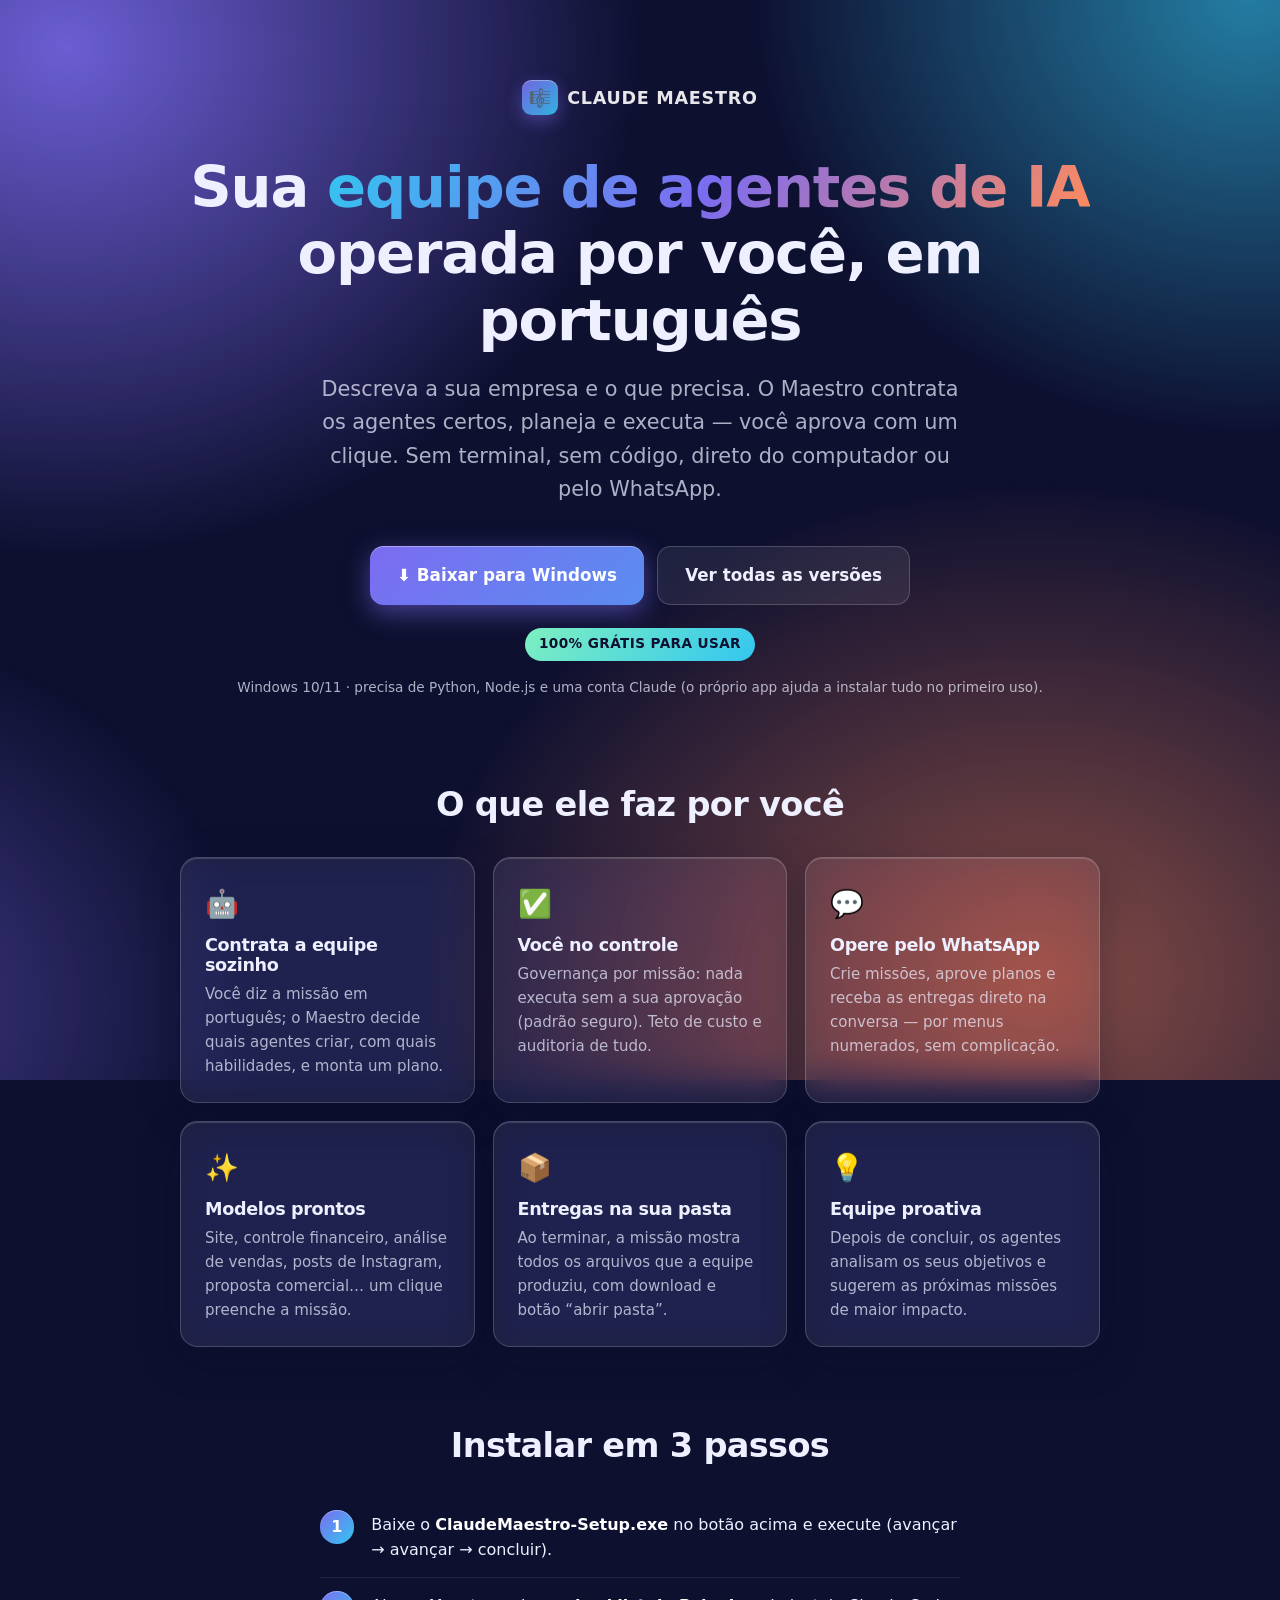
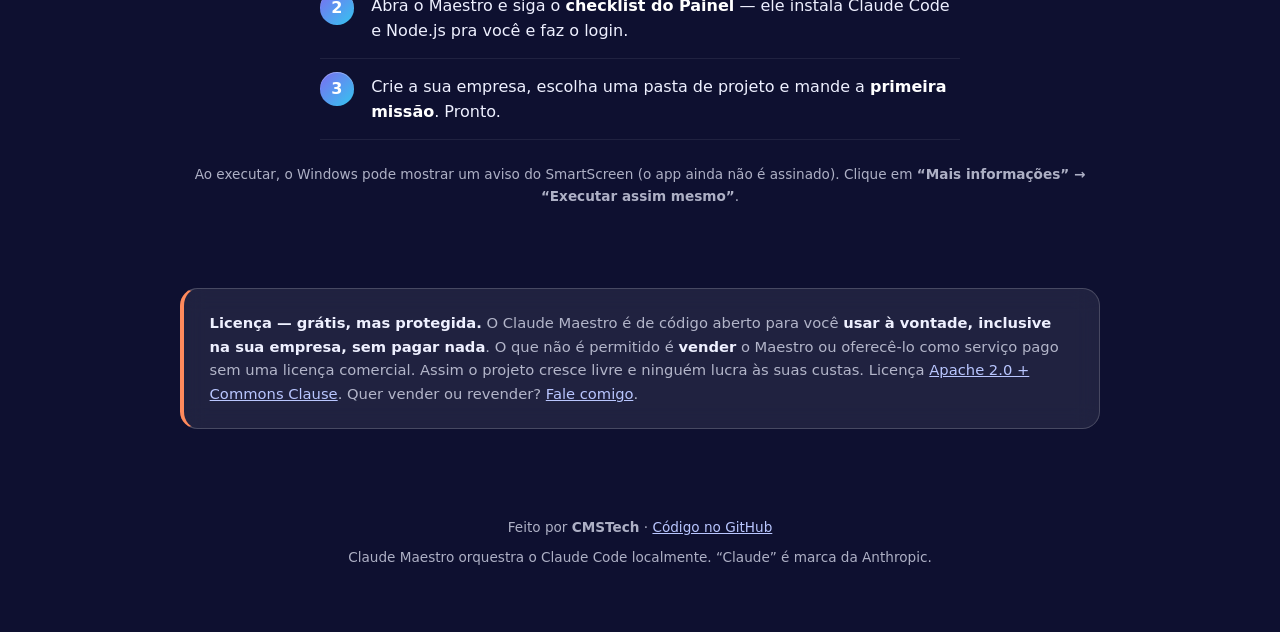
==== docs/index.html @ 04dd8b6d "Claude Maestro v1.5.2 - versao publica (produto)" ====
﻿<!DOCTYPE html>
<html lang="pt-BR">
<head>
<meta charset="utf-8">
<meta name="viewport" content="width=device-width, initial-scale=1">
<title>Claude Maestro — sua equipe de agentes de IA, em português</title>
<meta name="description" content="Transforme o Claude Code numa equipe de agentes operada por um gestor — sem terminal, pelo WhatsApp. Grátis para usar.">
<style>
  :root{
    --palco:#0e1030; --violeta:#7c6cf0; --ciano:#33c6f0; --coral:#ff8a5c;
    --vidro:rgba(255,255,255,.08); --vidro-borda:rgba(255,255,255,.18);
    --tinta:#eef0ff; --tinta-suave:rgba(235,238,255,.72);
  }
  *{box-sizing:border-box;margin:0;padding:0}
  html{scroll-behavior:smooth}
  body{
    font-family:"Segoe UI",system-ui,-apple-system,sans-serif;
    background:var(--palco); color:var(--tinta); line-height:1.6;
    min-height:100vh; overflow-x:hidden;
  }
  body::before{
    content:"";position:fixed;inset:-20%;z-index:-1;pointer-events:none;
    background:
      radial-gradient(46% 58% at 18% 18%,rgba(124,108,240,.85),transparent 70%),
      radial-gradient(40% 50% at 84% 14%,rgba(51,198,240,.6),transparent 70%),
      radial-gradient(48% 55% at 72% 92%,rgba(255,138,92,.5),transparent 72%),
      radial-gradient(32% 42% at 6% 94%,rgba(124,108,240,.45),transparent 70%);
    animation:drift 36s ease-in-out infinite alternate;
  }
  @keyframes drift{from{transform:translate3d(-2%,-1%,0) scale(1)}to{transform:translate3d(2%,3%,0) scale(1.06)}}
  @media (prefers-reduced-motion:reduce){body::before{animation:none}}
  .wrap{max-width:960px;margin:0 auto;padding:0 1.25rem}
  h1,h2,h3{font-weight:800;letter-spacing:-.02em;line-height:1.15}

  /* topo */
  header{text-align:center;padding:5rem 0 3rem}
  .logo{display:inline-flex;align-items:center;gap:.6rem;font-weight:800;font-size:1.1rem;
    letter-spacing:.04em;color:#fff;margin-bottom:2.5rem;opacity:.9}
  .logo .mark{width:2.2rem;height:2.2rem;border-radius:.6rem;
    background:linear-gradient(135deg,var(--violeta),var(--ciano));
    display:grid;place-items:center;font-size:1.1rem;
    box-shadow:0 6px 18px rgba(124,108,240,.5),inset 0 1px 0 rgba(255,255,255,.4)}
  h1{font-size:clamp(2.2rem,6vw,3.6rem)}
  h1 .grad{background:linear-gradient(120deg,var(--ciano),var(--violeta),var(--coral));
    -webkit-background-clip:text;background-clip:text;-webkit-text-fill-color:transparent}
  .sub{font-size:clamp(1.05rem,2.4vw,1.3rem);color:var(--tinta-suave);
    max-width:640px;margin:1.2rem auto 0}

  /* botão download */
  .cta{margin-top:2.5rem;display:flex;gap:.8rem;justify-content:center;flex-wrap:wrap}
  .btn{display:inline-flex;align-items:center;gap:.6rem;padding:.95rem 1.7rem;
    border-radius:.85rem;font-weight:700;font-size:1.05rem;text-decoration:none;
    transition:transform .15s ease,box-shadow .15s ease;border:0;cursor:pointer}
  .btn-primary{color:#fff;background:linear-gradient(135deg,var(--violeta),#5a8df0);
    box-shadow:0 8px 24px rgba(124,108,240,.5),inset 0 1px 0 rgba(255,255,255,.35)}
  .btn-primary:hover{transform:translateY(-2px);box-shadow:0 12px 30px rgba(124,108,240,.65)}
  .btn-ghost{color:var(--tinta);background:var(--vidro);border:1px solid var(--vidro-borda);
    -webkit-backdrop-filter:blur(12px);backdrop-filter:blur(12px)}
  .btn-ghost:hover{transform:translateY(-2px);background:rgba(255,255,255,.14)}
  .freetag{display:inline-block;margin-top:1.4rem;padding:.35rem .9rem;border-radius:10rem;
    font-size:.85rem;font-weight:700;letter-spacing:.03em;color:#0e1030;
    background:linear-gradient(135deg,#7ef0c0,#33c6f0)}
  .meta{margin-top:1rem;font-size:.85rem;color:var(--tinta-suave)}

  /* cards de vidro */
  section{padding:2.5rem 0}
  h2{font-size:clamp(1.5rem,4vw,2.1rem);text-align:center;margin-bottom:2rem}
  .grid{display:grid;grid-template-columns:repeat(auto-fit,minmax(240px,1fr));gap:1.1rem}
  .card{background:var(--vidro);border:1px solid var(--vidro-borda);border-radius:1.1rem;
    padding:1.5rem;-webkit-backdrop-filter:blur(16px) saturate(150%);
    backdrop-filter:blur(16px) saturate(150%);
    box-shadow:0 12px 40px rgba(8,10,40,.3),inset 0 1px 0 rgba(255,255,255,.15)}
  .card .ico{font-size:1.7rem;margin-bottom:.6rem;display:block}
  .card h3{font-size:1.1rem;margin-bottom:.4rem}
  .card p{font-size:.94rem;color:var(--tinta-suave)}

  /* passos */
  ol.steps{max-width:640px;margin:0 auto;list-style:none;counter-reset:s}
  ol.steps li{counter-increment:s;position:relative;padding:.9rem 0 .9rem 3.2rem;
    border-bottom:1px solid rgba(255,255,255,.08)}
  ol.steps li::before{content:counter(s);position:absolute;left:0;top:.8rem;
    width:2.1rem;height:2.1rem;border-radius:50%;display:grid;place-items:center;
    font-weight:800;color:#fff;background:linear-gradient(135deg,var(--violeta),var(--ciano));
    box-shadow:inset 0 1px 0 rgba(255,255,255,.3)}
  ol.steps b{color:#fff}

  .note{background:var(--vidro);border:1px solid var(--vidro-borda);border-radius:1.1rem;
    padding:1.4rem 1.6rem;font-size:.92rem;color:var(--tinta-suave);
    -webkit-backdrop-filter:blur(12px);backdrop-filter:blur(12px)}
  .note b{color:var(--tinta)}
  .warn{border-left:.3rem solid var(--coral)}

  footer{text-align:center;padding:3rem 0 4rem;color:var(--tinta-suave);font-size:.85rem}
  footer a{color:#b9c6ff}
  a.inline{color:#b9c6ff}
  @supports not ((backdrop-filter:blur(1px)) or (-webkit-backdrop-filter:blur(1px))){
    .card,.note,.btn-ghost{background:rgba(30,32,64,.9)}
  }
</style>
</head>
<body>
<div class="wrap">

  <header>
    <div class="logo"><span class="mark">🎼</span> CLAUDE MAESTRO</div>
    <h1>Sua <span class="grad">equipe de agentes de IA</span><br>operada por você, em português</h1>
    <p class="sub">Descreva a sua empresa e o que precisa. O Maestro contrata os agentes certos,
      planeja e executa — você aprova com um clique. Sem terminal, sem código, direto do computador
      ou pelo WhatsApp.</p>

    <div class="cta">
      <a class="btn btn-primary" href="https://github.com/CarlosMagnoSTavares/claude-maestro/releases/latest/download/ClaudeMaestro-Setup.exe">
        ⬇ Baixar para Windows</a>
      <a class="btn btn-ghost" href="https://github.com/CarlosMagnoSTavares/claude-maestro/releases/latest">
        Ver todas as versões</a>
    </div>
    <div><span class="freetag">100% GRÁTIS PARA USAR</span></div>
    <p class="meta">Windows 10/11 · precisa de Python, Node.js e uma conta Claude
      (o próprio app ajuda a instalar tudo no primeiro uso).</p>
  </header>

  <section>
    <h2>O que ele faz por você</h2>
    <div class="grid">
      <div class="card"><span class="ico">🤖</span><h3>Contrata a equipe sozinho</h3>
        <p>Você diz a missão em português; o Maestro decide quais agentes criar, com quais
          habilidades, e monta um plano.</p></div>
      <div class="card"><span class="ico">✅</span><h3>Você no controle</h3>
        <p>Governança por missão: nada executa sem a sua aprovação (padrão seguro). Teto de
          custo e auditoria de tudo.</p></div>
      <div class="card"><span class="ico">💬</span><h3>Opere pelo WhatsApp</h3>
        <p>Crie missões, aprove planos e receba as entregas direto na conversa — por menus
          numerados, sem complicação.</p></div>
      <div class="card"><span class="ico">✨</span><h3>Modelos prontos</h3>
        <p>Site, controle financeiro, análise de vendas, posts de Instagram, proposta comercial…
          um clique preenche a missão.</p></div>
      <div class="card"><span class="ico">📦</span><h3>Entregas na sua pasta</h3>
        <p>Ao terminar, a missão mostra todos os arquivos que a equipe produziu, com download e
          botão “abrir pasta”.</p></div>
      <div class="card"><span class="ico">💡</span><h3>Equipe proativa</h3>
        <p>Depois de concluir, os agentes analisam os seus objetivos e sugerem as próximas
          missões de maior impacto.</p></div>
    </div>
  </section>

  <section>
    <h2>Instalar em 3 passos</h2>
    <ol class="steps">
      <li>Baixe o <b>ClaudeMaestro-Setup.exe</b> no botão acima e execute
        (avançar → avançar → concluir).</li>
      <li>Abra o Maestro e siga o <b>checklist do Painel</b> — ele instala Claude Code e
        Node.js pra você e faz o login.</li>
      <li>Crie a sua empresa, escolha uma pasta de projeto e mande a <b>primeira missão</b>.
        Pronto.</li>
    </ol>
    <p class="meta" style="text-align:center;margin-top:1.5rem">
      Ao executar, o Windows pode mostrar um aviso do SmartScreen (o app ainda não é assinado).
      Clique em <b>“Mais informações” → “Executar assim mesmo”</b>.</p>
  </section>

  <section>
    <div class="note warn">
      <b>Licença — grátis, mas protegida.</b> O Claude Maestro é de código aberto para você
      <b>usar à vontade, inclusive na sua empresa, sem pagar nada</b>. O que não é permitido é
      <b>vender</b> o Maestro ou oferecê-lo como serviço pago sem uma licença comercial.
      Assim o projeto cresce livre e ninguém lucra às suas custas.
      Licença <a class="inline" href="https://github.com/CarlosMagnoSTavares/claude-maestro/blob/main/LICENSE">Apache 2.0 + Commons Clause</a>.
      Quer vender ou revender? <a class="inline" href="mailto:carlosmagnosilvatavares@gmail.com">Fale comigo</a>.
    </div>
  </section>

  <footer>
    <p>Feito por <b>CMSTech</b> · <a href="https://github.com/CarlosMagnoSTavares/claude-maestro">Código no GitHub</a></p>
    <p style="margin-top:.5rem">Claude Maestro orquestra o Claude Code localmente. “Claude” é marca da Anthropic.</p>
  </footer>

</div>
</body>
</html>
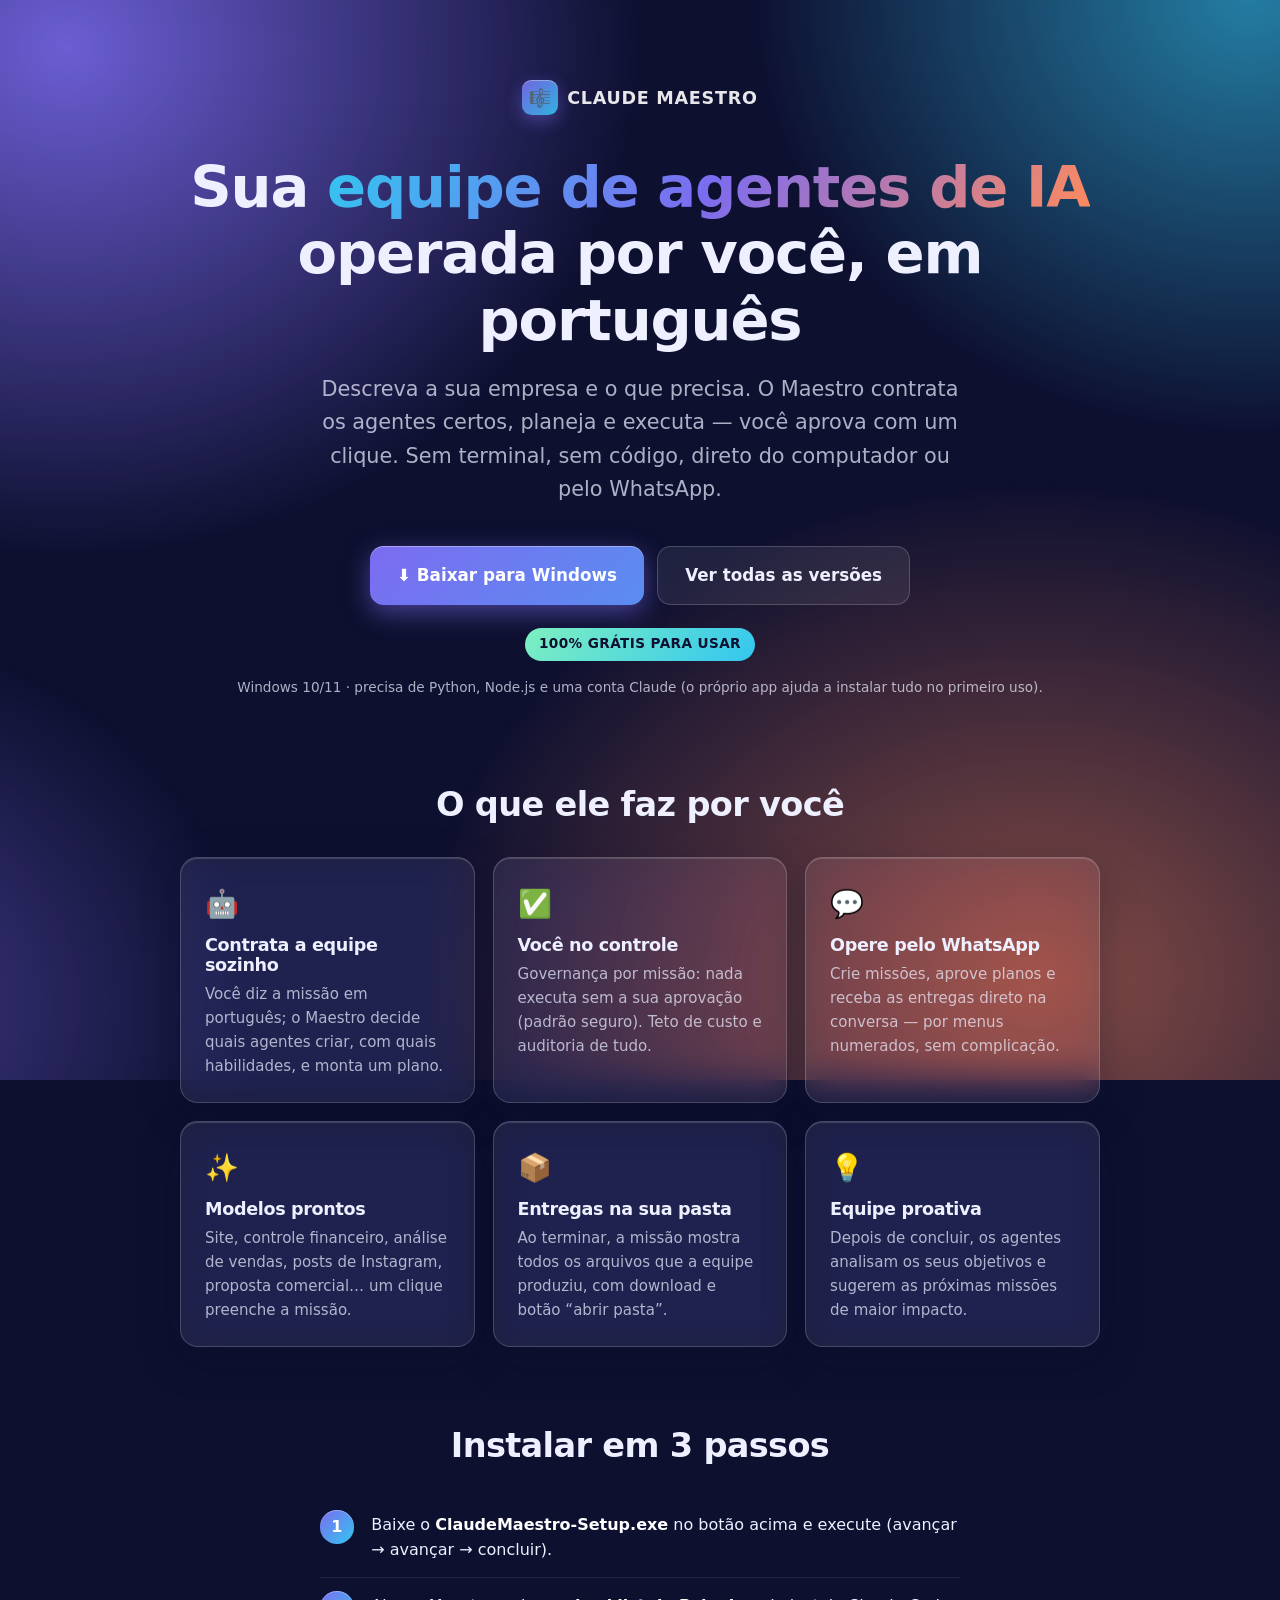
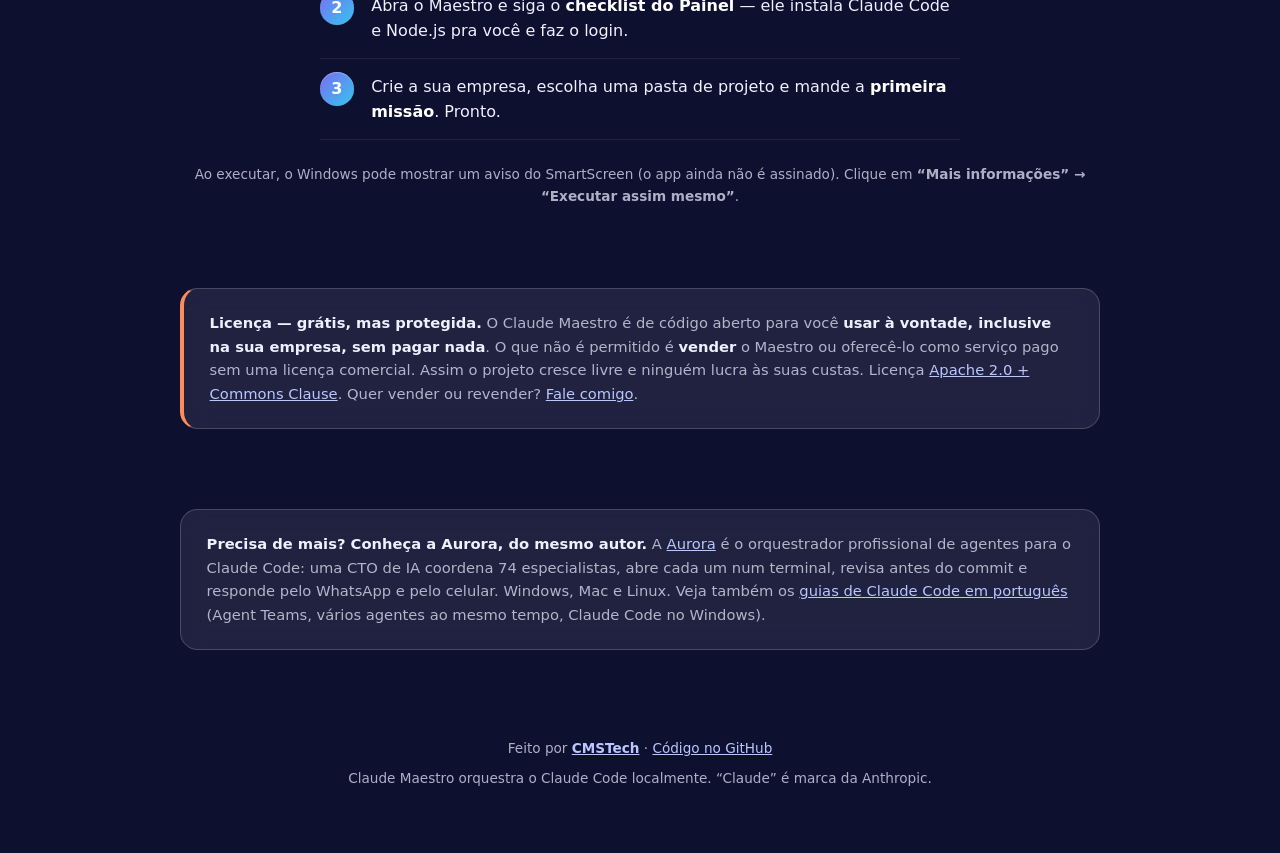
==== commit 0c42f854: "docs: link para a Aurora e para os guias de Claude Code em portugues" ====
--- a/docs/index.html
+++ b/docs/index.html
@@ -169,8 +169,19 @@
     </div>
   </section>
 
+  <section>
+    <div class="note">
+      <b>Precisa de mais? Conheça a Aurora, do mesmo autor.</b> A
+      <a class="inline" href="https://cmsttech.com.br/">Aurora</a> é o orquestrador profissional de agentes para o
+      Claude Code: uma CTO de IA coordena 74 especialistas, abre cada um num terminal, revisa antes do commit e
+      responde pelo WhatsApp e pelo celular. Windows, Mac e Linux.
+      Veja também os <a class="inline" href="https://cmsttech.com.br/guias/">guias de Claude Code em português</a>
+      (Agent Teams, vários agentes ao mesmo tempo, Claude Code no Windows).
+    </div>
+  </section>
+
   <footer>
-    <p>Feito por <b>CMSTech</b> · <a href="https://github.com/CarlosMagnoSTavares/claude-maestro">Código no GitHub</a></p>
+    <p>Feito por <a href="https://cmsttech.com.br/"><b>CMSTech</b></a> · <a href="https://github.com/CarlosMagnoSTavares/claude-maestro">Código no GitHub</a></p>
     <p style="margin-top:.5rem">Claude Maestro orquestra o Claude Code localmente. “Claude” é marca da Anthropic.</p>
   </footer>
 
